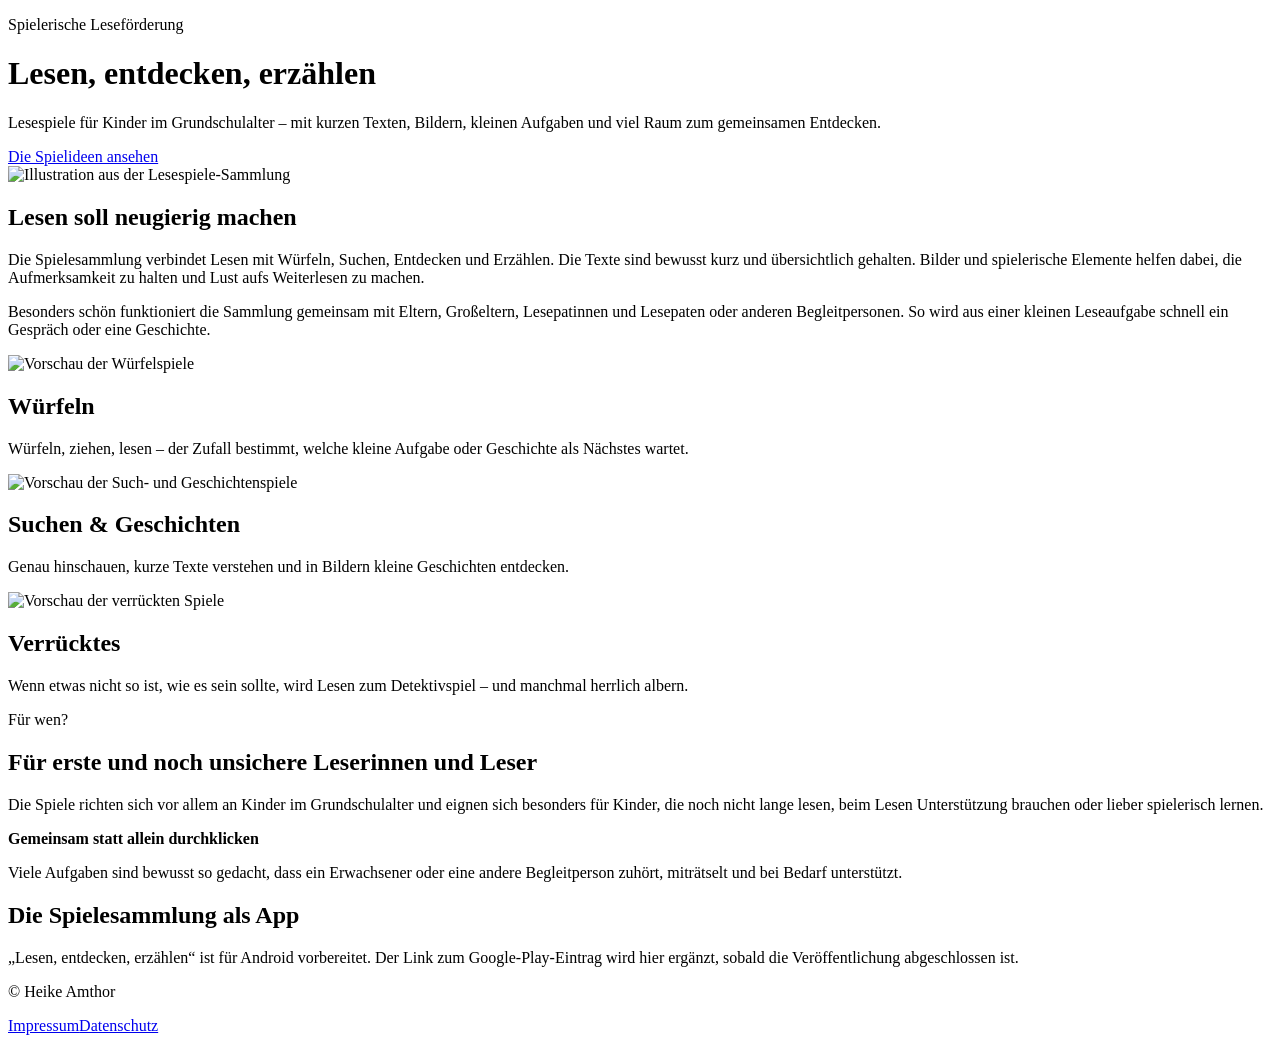
==== index.html @ 7a670baa "Website: index.html hinzufügen" ====
<!doctype html>
<html lang="de">
<head>
  <meta charset="utf-8">
  <meta name="viewport" content="width=device-width, initial-scale=1">
  <title>Lesespiele für Grundschulkinder | Lesen, entdecken, erzählen</title>
  <meta name="description" content="Spielerische Leseförderung für Grundschulkinder: kurze Texte, Würfelspiele, Suchspiele und kleine Geschichten zum gemeinsamen Lesen, Entdecken und Erzählen.">
  <link rel="canonical" href="https://lesespiele.heike-amthor.de/">
  <link rel="stylesheet" href="styles.css">
</head>
<body>
  <header class="hero">
    <div class="hero-copy">
      <p class="eyebrow">Spielerische Leseförderung</p>
      <h1>Lesen, entdecken, erzählen</h1>
      <p class="lead">Lesespiele für Kinder im Grundschulalter – mit kurzen Texten, Bildern, kleinen Aufgaben und viel Raum zum gemeinsamen Entdecken.</p>
      <a class="button" href="#spiele">Die Spielideen ansehen</a>
    </div>
    <img class="hero-image" src="https://raw.githubusercontent.com/hamthor-web/Spielesammlung-fuer-Lesefreude-/main/start-hoch-sharp.webp" alt="Illustration aus der Lesespiele-Sammlung">
  </header>

  <main>
    <section class="intro">
      <h2>Lesen soll neugierig machen</h2>
      <p>Die Spielesammlung verbindet Lesen mit Würfeln, Suchen, Entdecken und Erzählen. Die Texte sind bewusst kurz und übersichtlich gehalten. Bilder und spielerische Elemente helfen dabei, die Aufmerksamkeit zu halten und Lust aufs Weiterlesen zu machen.</p>
      <p>Besonders schön funktioniert die Sammlung gemeinsam mit Eltern, Großeltern, Lesepatinnen und Lesepaten oder anderen Begleitpersonen. So wird aus einer kleinen Leseaufgabe schnell ein Gespräch oder eine Geschichte.</p>
    </section>

    <section id="spiele" class="games">
      <article class="card">
        <img src="https://raw.githubusercontent.com/hamthor-web/Spielesammlung-fuer-Lesefreude-/main/kachel-wuerfeln.webp" alt="Vorschau der Würfelspiele">
        <div><h2>Würfeln</h2><p>Würfeln, ziehen, lesen – der Zufall bestimmt, welche kleine Aufgabe oder Geschichte als Nächstes wartet.</p></div>
      </article>
      <article class="card">
        <img src="https://raw.githubusercontent.com/hamthor-web/Spielesammlung-fuer-Lesefreude-/main/kachel-geschichten.webp" alt="Vorschau der Such- und Geschichtenspiele">
        <div><h2>Suchen & Geschichten</h2><p>Genau hinschauen, kurze Texte verstehen und in Bildern kleine Geschichten entdecken.</p></div>
      </article>
      <article class="card">
        <img src="https://raw.githubusercontent.com/hamthor-web/Spielesammlung-fuer-Lesefreude-/main/kachel-verruecktes.webp" alt="Vorschau der verrückten Spiele">
        <div><h2>Verrücktes</h2><p>Wenn etwas nicht so ist, wie es sein sollte, wird Lesen zum Detektivspiel – und manchmal herrlich albern.</p></div>
      </article>
    </section>

    <section class="for-whom">
      <div>
        <p class="eyebrow">Für wen?</p>
        <h2>Für erste und noch unsichere Leserinnen und Leser</h2>
        <p>Die Spiele richten sich vor allem an Kinder im Grundschulalter und eignen sich besonders für Kinder, die noch nicht lange lesen, beim Lesen Unterstützung brauchen oder lieber spielerisch lernen.</p>
      </div>
      <div class="note">
        <strong>Gemeinsam statt allein durchklicken</strong>
        <p>Viele Aufgaben sind bewusst so gedacht, dass ein Erwachsener oder eine andere Begleitperson zuhört, miträtselt und bei Bedarf unterstützt.</p>
      </div>
    </section>

    <section class="app-box">
      <h2>Die Spielesammlung als App</h2>
      <p>„Lesen, entdecken, erzählen“ ist für Android vorbereitet. Der Link zum Google-Play-Eintrag wird hier ergänzt, sobald die Veröffentlichung abgeschlossen ist.</p>
    </section>
  </main>

  <footer>
    <p>© Heike Amthor</p>
    <nav><a href="impressum.html">Impressum</a><a href="datenschutz.html">Datenschutz</a></nav>
  </footer>
</body>
</html>
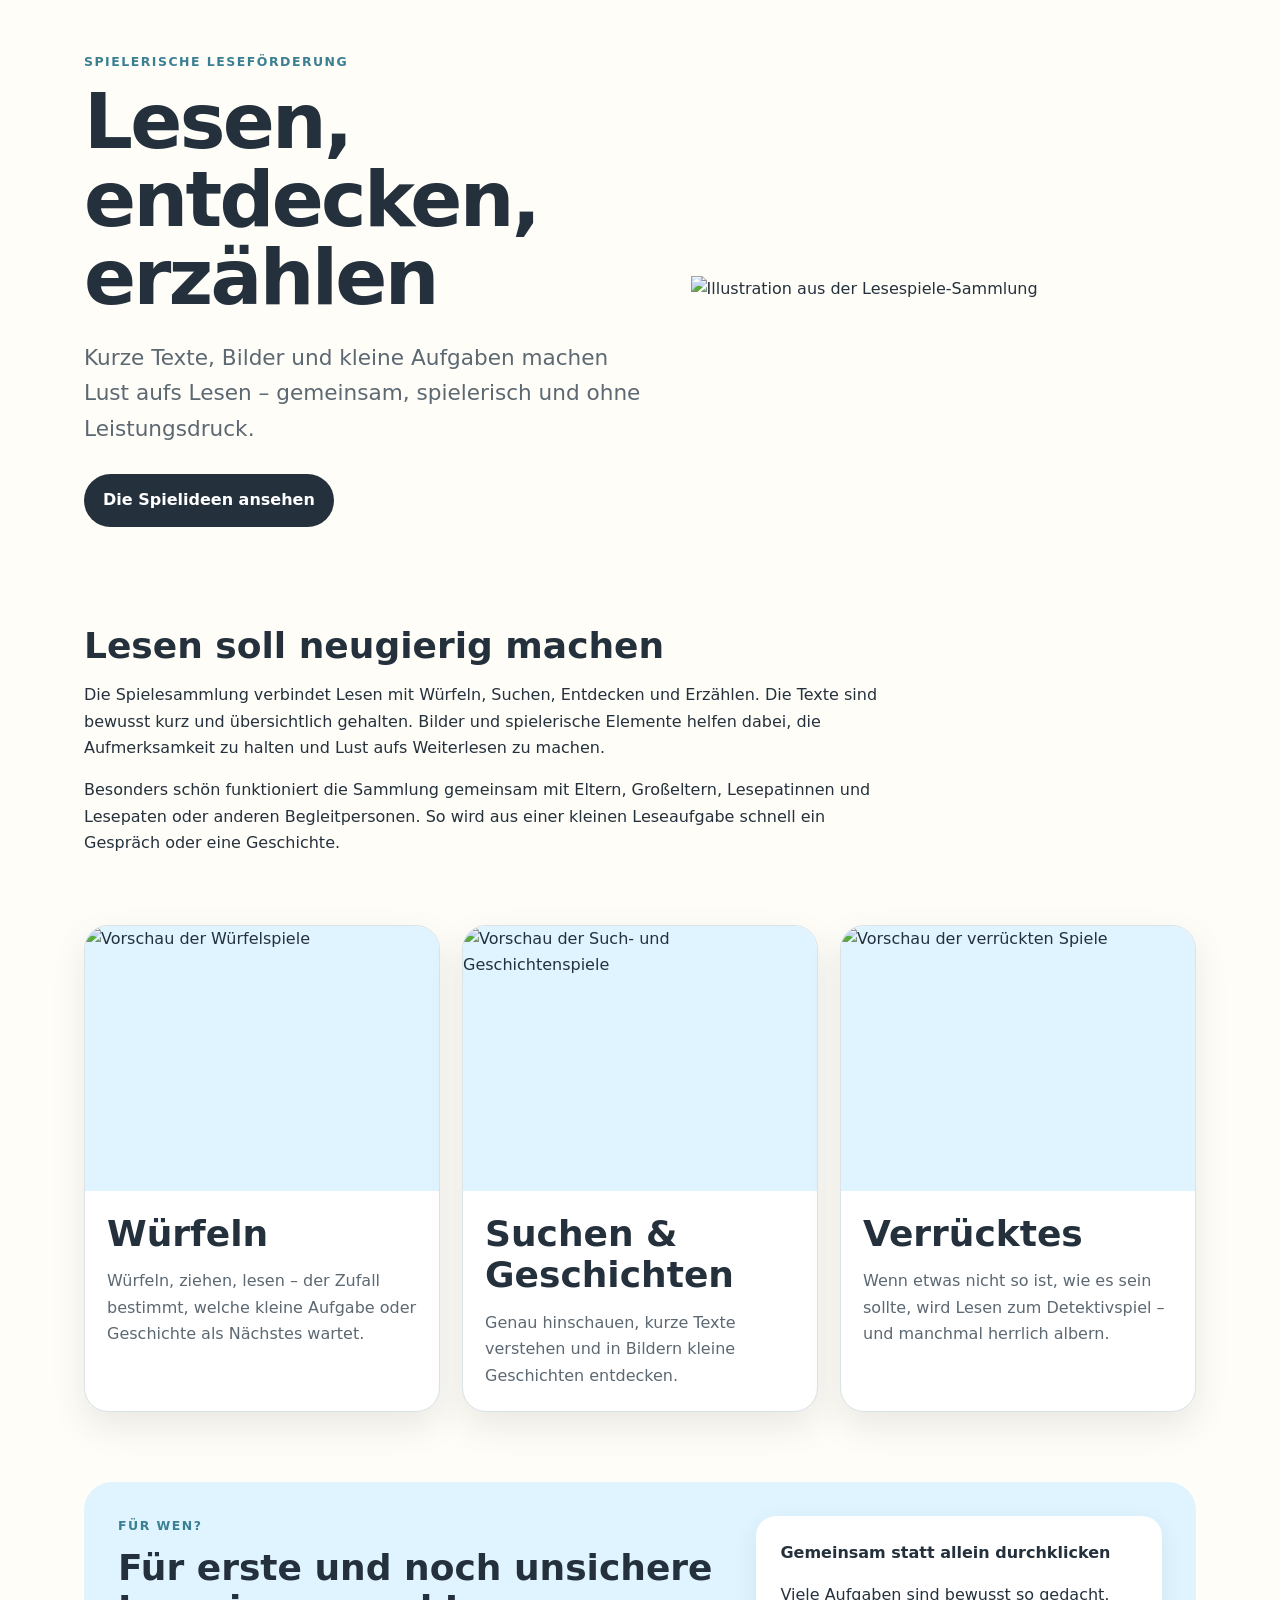
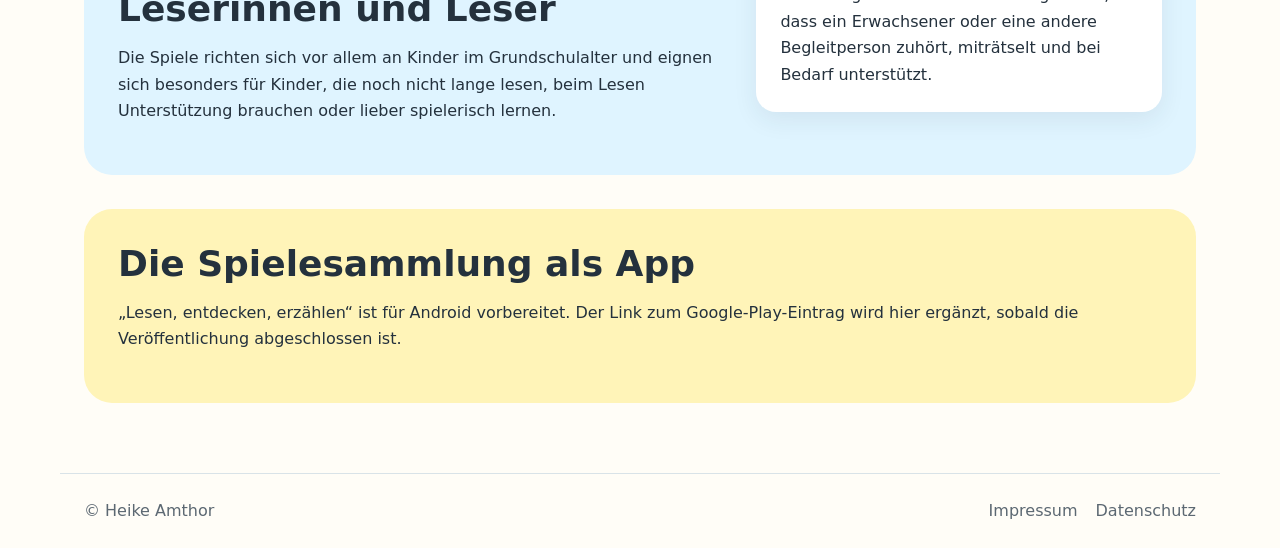
==== commit d8ec7cfd: "Startbereich freundlicher gestalten" ====
--- a/index.html
+++ b/index.html
@@ -13,10 +13,17 @@
     <div class="hero-copy">
       <p class="eyebrow">Spielerische Leseförderung</p>
       <h1>Lesen, entdecken, erzählen</h1>
-      <p class="lead">Lesespiele für Kinder im Grundschulalter – mit kurzen Texten, Bildern, kleinen Aufgaben und viel Raum zum gemeinsamen Entdecken.</p>
+      <p class="lead">Kurze Texte, Bilder und kleine Aufgaben machen Lust aufs Lesen – gemeinsam, spielerisch und ohne Leistungsdruck.</p>
       <a class="button" href="#spiele">Die Spielideen ansehen</a>
     </div>
-    <img class="hero-image" src="https://raw.githubusercontent.com/hamthor-web/Spielesammlung-fuer-Lesefreude-/main/start-hoch-sharp.webp" alt="Illustration aus der Lesespiele-Sammlung">
+    <div class="hero-visual" aria-label="Einblicke in die Lesespiele">
+      <img class="hero-main-image" src="https://raw.githubusercontent.com/hamthor-web/Spielesammlung-fuer-Lesefreude-/main/start-hoch-sharp.webp" alt="Illustration aus der Lesespiele-Sammlung">
+      <div class="hero-mini-row" aria-hidden="true">
+        <img src="https://raw.githubusercontent.com/hamthor-web/Spielesammlung-fuer-Lesefreude-/main/kachel-wuerfeln.webp" alt="">
+        <img src="https://raw.githubusercontent.com/hamthor-web/Spielesammlung-fuer-Lesefreude-/main/kachel-geschichten.webp" alt="">
+        <img src="https://raw.githubusercontent.com/hamthor-web/Spielesammlung-fuer-Lesefreude-/main/kachel-verruecktes.webp" alt="">
+      </div>
+    </div>
   </header>
 
   <main>
--- a/styles.css
+++ b/styles.css
@@ -0,0 +1,43 @@
+:root{
+  --ink:#24313d;--muted:#5c6872;--sky:#dff4ff;--sun:#fff4b8;--paper:#fffdf7;
+  --accent:#3b7f93;--line:#d9e3e8;--shadow:0 14px 34px rgba(36,49,61,.10);
+}
+*{box-sizing:border-box}
+html{scroll-behavior:smooth}
+body{margin:0;font-family:system-ui,-apple-system,BlinkMacSystemFont,"Segoe UI",sans-serif;color:var(--ink);background:var(--paper);line-height:1.65}
+img{max-width:100%;display:block}
+a{color:inherit}
+.hero{max-width:1160px;margin:0 auto;padding:52px 24px 40px;display:grid;grid-template-columns:1.05fr .95fr;gap:48px;align-items:center}
+.hero-copy{max-width:650px}
+.eyebrow{text-transform:uppercase;letter-spacing:.12em;font-size:.78rem;font-weight:800;color:var(--accent);margin:0 0 10px}
+h1{font-size:clamp(2.4rem,6vw,5.2rem);line-height:1.02;margin:0 0 22px;letter-spacing:-.035em}
+h2{font-size:clamp(1.55rem,3vw,2.25rem);line-height:1.15;margin:0 0 14px}
+.lead{font-size:clamp(1.08rem,2vw,1.35rem);color:var(--muted);margin:0 0 28px}
+.button{display:inline-block;text-decoration:none;background:var(--ink);color:#fff;padding:13px 19px;border-radius:999px;font-weight:750}
+.hero-image{width:100%;max-height:560px;object-fit:cover;border-radius:28px;box-shadow:var(--shadow)}
+main{max-width:1160px;margin:0 auto;padding:0 24px 70px}
+.intro{max-width:820px;padding:58px 0 30px}
+.games{display:grid;grid-template-columns:repeat(3,1fr);gap:22px;padding:22px 0 60px}
+.card{background:#fff;border:1px solid var(--line);border-radius:24px;overflow:hidden;box-shadow:var(--shadow)}
+.card img{width:100%;aspect-ratio:4/3;object-fit:cover;background:var(--sky)}
+.card div{padding:22px}
+.card p{margin:0;color:var(--muted)}
+.for-whom{display:grid;grid-template-columns:1.2fr .8fr;gap:30px;align-items:start;background:var(--sky);border-radius:28px;padding:34px;margin:10px 0 34px}
+.note{background:#fff;border-radius:20px;padding:24px;box-shadow:0 8px 24px rgba(36,49,61,.08)}
+.note p{margin-bottom:0}
+.app-box{background:var(--sun);border-radius:28px;padding:34px}
+footer{border-top:1px solid var(--line);padding:24px;display:flex;justify-content:space-between;gap:20px;max-width:1160px;margin:0 auto;color:var(--muted)}
+footer p{margin:0}
+footer nav{display:flex;gap:18px}
+footer a{text-decoration:none}
+.legal{max-width:820px;margin:0 auto;padding:56px 24px 80px}
+.legal h1{font-size:clamp(2.2rem,5vw,3.8rem)}
+.legal h2{margin-top:34px;font-size:1.4rem}
+.legal .back{display:inline-block;margin-bottom:34px}
+@media(max-width:780px){
+  .hero{grid-template-columns:1fr;padding-top:30px;gap:26px}
+  .hero-image{max-height:420px}
+  .games{grid-template-columns:1fr}
+  .for-whom{grid-template-columns:1fr;padding:24px}
+  footer{flex-direction:column}
+}
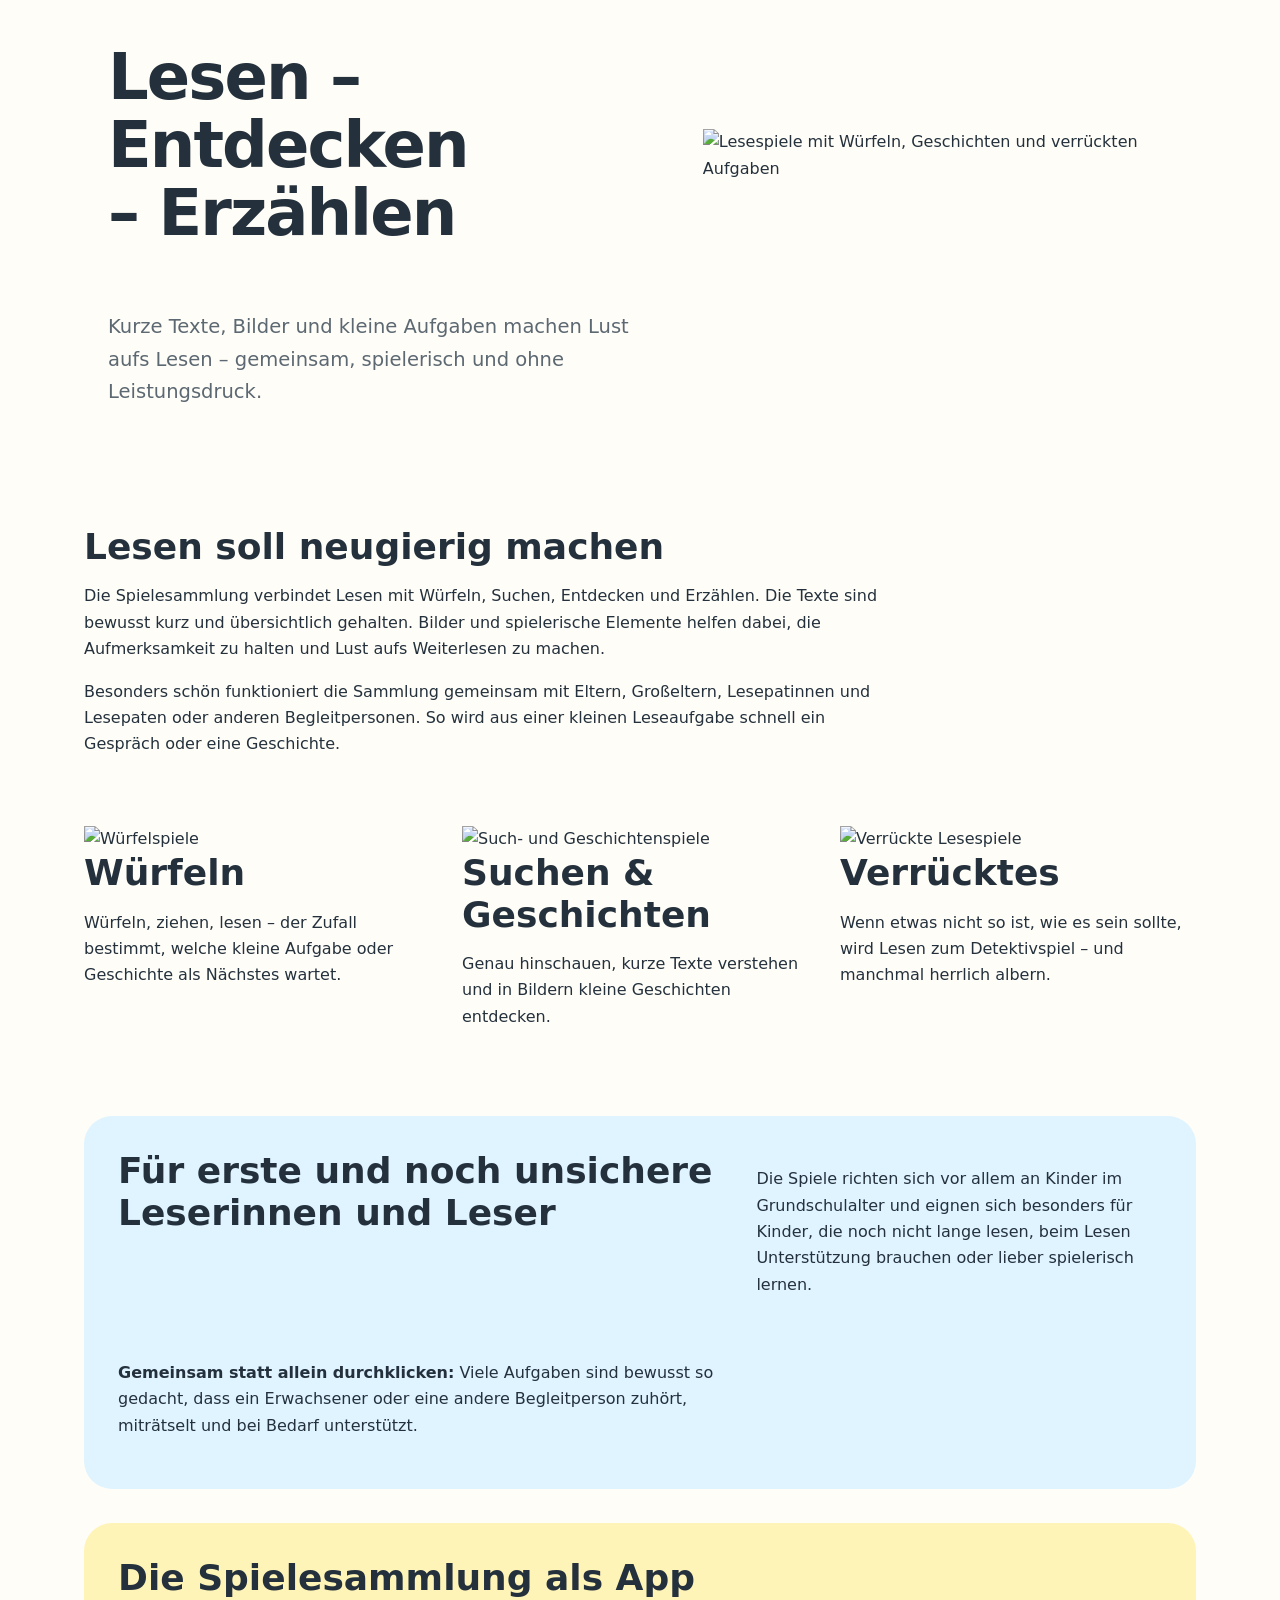
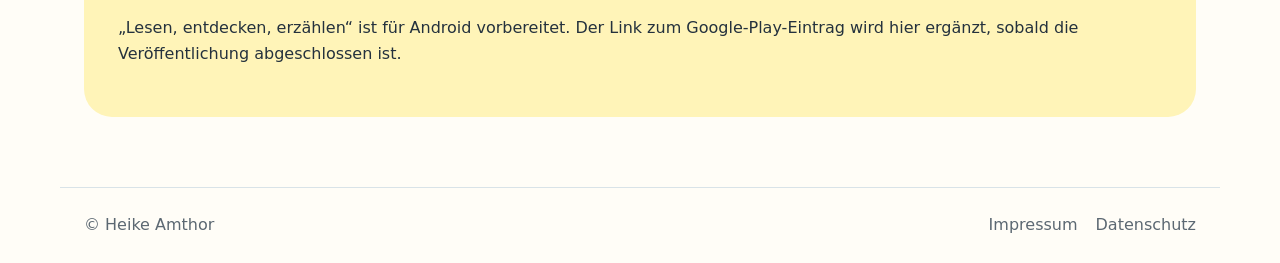
==== commit 24cef515: "Startseite an kompaktere Vorlage anpassen" ====
--- a/index.html
+++ b/index.html
@@ -9,24 +9,13 @@
   <link rel="stylesheet" href="styles.css">
 </head>
 <body>
-  <header class="hero">
-    <div class="hero-copy">
-      <p class="eyebrow">Spielerische Leseförderung</p>
-      <h1>Lesen, entdecken, erzählen</h1>
+  <main class="page">
+    <header class="hero">
+      <h1>Lesen – Entdecken – Erzählen</h1>
+      <img class="hero-image" src="https://raw.githubusercontent.com/hamthor-web/Spielesammlung-fuer-Lesefreude-/main/start-wiese.png" alt="Lesespiele mit Würfeln, Geschichten und verrückten Aufgaben">
       <p class="lead">Kurze Texte, Bilder und kleine Aufgaben machen Lust aufs Lesen – gemeinsam, spielerisch und ohne Leistungsdruck.</p>
-      <a class="button" href="#spiele">Die Spielideen ansehen</a>
-    </div>
-    <div class="hero-visual" aria-label="Einblicke in die Lesespiele">
-      <img class="hero-main-image" src="https://raw.githubusercontent.com/hamthor-web/Spielesammlung-fuer-Lesefreude-/main/start-hoch-sharp.webp" alt="Illustration aus der Lesespiele-Sammlung">
-      <div class="hero-mini-row" aria-hidden="true">
-        <img src="https://raw.githubusercontent.com/hamthor-web/Spielesammlung-fuer-Lesefreude-/main/kachel-wuerfeln.webp" alt="">
-        <img src="https://raw.githubusercontent.com/hamthor-web/Spielesammlung-fuer-Lesefreude-/main/kachel-geschichten.webp" alt="">
-        <img src="https://raw.githubusercontent.com/hamthor-web/Spielesammlung-fuer-Lesefreude-/main/kachel-verruecktes.webp" alt="">
-      </div>
-    </div>
-  </header>
+    </header>
 
-  <main>
     <section class="intro">
       <h2>Lesen soll neugierig machen</h2>
       <p>Die Spielesammlung verbindet Lesen mit Würfeln, Suchen, Entdecken und Erzählen. Die Texte sind bewusst kurz und übersichtlich gehalten. Bilder und spielerische Elemente helfen dabei, die Aufmerksamkeit zu halten und Lust aufs Weiterlesen zu machen.</p>
@@ -34,30 +23,29 @@
     </section>
 
     <section id="spiele" class="games">
-      <article class="card">
-        <img src="https://raw.githubusercontent.com/hamthor-web/Spielesammlung-fuer-Lesefreude-/main/kachel-wuerfeln.webp" alt="Vorschau der Würfelspiele">
-        <div><h2>Würfeln</h2><p>Würfeln, ziehen, lesen – der Zufall bestimmt, welche kleine Aufgabe oder Geschichte als Nächstes wartet.</p></div>
+      <article class="game">
+        <img src="https://raw.githubusercontent.com/hamthor-web/Spielesammlung-fuer-Lesefreude-/main/kachel-wuerfeln.webp" alt="Würfelspiele">
+        <h2>Würfeln</h2>
+        <p>Würfeln, ziehen, lesen – der Zufall bestimmt, welche kleine Aufgabe oder Geschichte als Nächstes wartet.</p>
       </article>
-      <article class="card">
-        <img src="https://raw.githubusercontent.com/hamthor-web/Spielesammlung-fuer-Lesefreude-/main/kachel-geschichten.webp" alt="Vorschau der Such- und Geschichtenspiele">
-        <div><h2>Suchen & Geschichten</h2><p>Genau hinschauen, kurze Texte verstehen und in Bildern kleine Geschichten entdecken.</p></div>
+
+      <article class="game">
+        <img src="https://raw.githubusercontent.com/hamthor-web/Spielesammlung-fuer-Lesefreude-/main/kachel-geschichten.webp" alt="Such- und Geschichtenspiele">
+        <h2>Suchen &amp;<br>Geschichten</h2>
+        <p>Genau hinschauen, kurze Texte verstehen und in Bildern kleine Geschichten entdecken.</p>
       </article>
-      <article class="card">
-        <img src="https://raw.githubusercontent.com/hamthor-web/Spielesammlung-fuer-Lesefreude-/main/kachel-verruecktes.webp" alt="Vorschau der verrückten Spiele">
-        <div><h2>Verrücktes</h2><p>Wenn etwas nicht so ist, wie es sein sollte, wird Lesen zum Detektivspiel – und manchmal herrlich albern.</p></div>
+
+      <article class="game">
+        <img src="https://raw.githubusercontent.com/hamthor-web/Spielesammlung-fuer-Lesefreude-/main/kachel-verruecktes.webp" alt="Verrückte Lesespiele">
+        <h2>Verrücktes</h2>
+        <p>Wenn etwas nicht so ist, wie es sein sollte, wird Lesen zum Detektivspiel – und manchmal herrlich albern.</p>
       </article>
     </section>
 
     <section class="for-whom">
-      <div>
-        <p class="eyebrow">Für wen?</p>
-        <h2>Für erste und noch unsichere Leserinnen und Leser</h2>
-        <p>Die Spiele richten sich vor allem an Kinder im Grundschulalter und eignen sich besonders für Kinder, die noch nicht lange lesen, beim Lesen Unterstützung brauchen oder lieber spielerisch lernen.</p>
-      </div>
-      <div class="note">
-        <strong>Gemeinsam statt allein durchklicken</strong>
-        <p>Viele Aufgaben sind bewusst so gedacht, dass ein Erwachsener oder eine andere Begleitperson zuhört, miträtselt und bei Bedarf unterstützt.</p>
-      </div>
+      <h2>Für erste und noch unsichere Leserinnen und Leser</h2>
+      <p>Die Spiele richten sich vor allem an Kinder im Grundschulalter und eignen sich besonders für Kinder, die noch nicht lange lesen, beim Lesen Unterstützung brauchen oder lieber spielerisch lernen.</p>
+      <p><strong>Gemeinsam statt allein durchklicken:</strong> Viele Aufgaben sind bewusst so gedacht, dass ein Erwachsener oder eine andere Begleitperson zuhört, miträtselt und bei Bedarf unterstützt.</p>
     </section>
 
     <section class="app-box">
--- a/styles.css
+++ b/styles.css
@@ -7,19 +7,22 @@
 body{margin:0;font-family:system-ui,-apple-system,BlinkMacSystemFont,"Segoe UI",sans-serif;color:var(--ink);background:var(--paper);line-height:1.65}
 img{max-width:100%;display:block}
 a{color:inherit}
-.hero{max-width:1160px;margin:0 auto;padding:52px 24px 40px;display:grid;grid-template-columns:1.05fr .95fr;gap:48px;align-items:center}
+.hero{max-width:1160px;margin:0 auto;padding:44px 24px 34px;display:grid;grid-template-columns:1.08fr .92fr;gap:44px;align-items:center}
 .hero-copy{max-width:650px}
 .eyebrow{text-transform:uppercase;letter-spacing:.12em;font-size:.78rem;font-weight:800;color:var(--accent);margin:0 0 10px}
-h1{font-size:clamp(2.4rem,6vw,5.2rem);line-height:1.02;margin:0 0 22px;letter-spacing:-.035em}
+h1{font-size:clamp(2.35rem,5vw,4.25rem);line-height:1.06;margin:0 0 20px;letter-spacing:-.03em;max-width:9ch}
 h2{font-size:clamp(1.55rem,3vw,2.25rem);line-height:1.15;margin:0 0 14px}
-.lead{font-size:clamp(1.08rem,2vw,1.35rem);color:var(--muted);margin:0 0 28px}
-.button{display:inline-block;text-decoration:none;background:var(--ink);color:#fff;padding:13px 19px;border-radius:999px;font-weight:750}
-.hero-image{width:100%;max-height:560px;object-fit:cover;border-radius:28px;box-shadow:var(--shadow)}
+.lead{font-size:clamp(1.05rem,1.7vw,1.22rem);color:var(--muted);margin:0 0 26px;max-width:34em}
+.button{display:inline-block;text-decoration:none;background:var(--ink);color:#fff;padding:12px 18px;border-radius:999px;font-weight:750}
+.hero-visual{background:linear-gradient(145deg,#eef9ff,#fffaf0);border:1px solid var(--line);border-radius:28px;padding:18px;box-shadow:var(--shadow)}
+.hero-main-image{width:100%;height:300px;object-fit:contain;object-position:center;background:#fff;border-radius:20px}
+.hero-mini-row{display:grid;grid-template-columns:repeat(3,1fr);gap:10px;margin-top:12px}
+.hero-mini-row img{width:100%;height:92px;object-fit:contain;background:#fff;border-radius:14px;padding:6px;border:1px solid var(--line)}
 main{max-width:1160px;margin:0 auto;padding:0 24px 70px}
 .intro{max-width:820px;padding:58px 0 30px}
 .games{display:grid;grid-template-columns:repeat(3,1fr);gap:22px;padding:22px 0 60px}
 .card{background:#fff;border:1px solid var(--line);border-radius:24px;overflow:hidden;box-shadow:var(--shadow)}
-.card img{width:100%;aspect-ratio:4/3;object-fit:cover;background:var(--sky)}
+.card img{width:100%;aspect-ratio:4/3;object-fit:contain;object-position:center;background:var(--sky);padding:10px}
 .card div{padding:22px}
 .card p{margin:0;color:var(--muted)}
 .for-whom{display:grid;grid-template-columns:1.2fr .8fr;gap:30px;align-items:start;background:var(--sky);border-radius:28px;padding:34px;margin:10px 0 34px}
@@ -36,7 +39,8 @@
 .legal .back{display:inline-block;margin-bottom:34px}
 @media(max-width:780px){
   .hero{grid-template-columns:1fr;padding-top:30px;gap:26px}
-  .hero-image{max-height:420px}
+  .hero-main-image{height:260px}
+  .hero-mini-row img{height:80px}
   .games{grid-template-columns:1fr}
   .for-whom{grid-template-columns:1fr;padding:24px}
   footer{flex-direction:column}
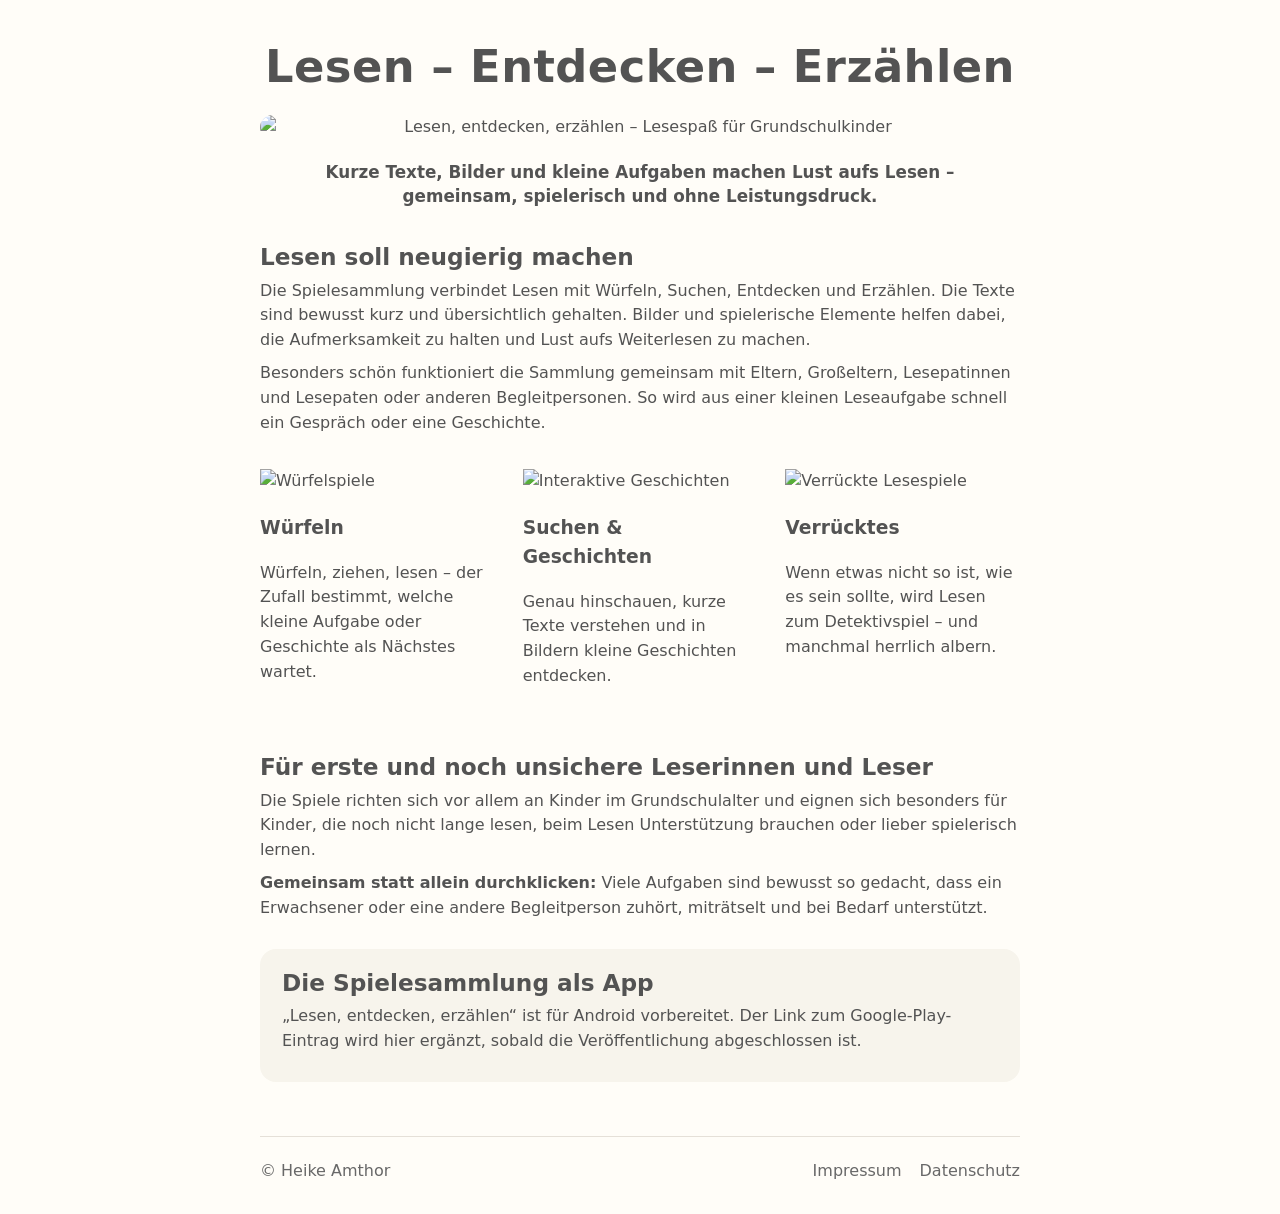
==== commit 68173e97: "Header und Spielkacheln an Canva-Vorlage anpassen" ====
--- a/index.html
+++ b/index.html
@@ -6,14 +6,29 @@
   <title>Lesespiele für Grundschulkinder | Lesen, entdecken, erzählen</title>
   <meta name="description" content="Spielerische Leseförderung für Grundschulkinder: kurze Texte, Würfelspiele, Suchspiele und kleine Geschichten zum gemeinsamen Lesen, Entdecken und Erzählen.">
   <link rel="canonical" href="https://lesespiele.heike-amthor.de/">
+  <link rel="preconnect" href="https://fonts.googleapis.com">
+  <link rel="preconnect" href="https://fonts.gstatic.com" crossorigin>
+  <link href="https://fonts.googleapis.com/css2?family=Chewy&family=Nunito:wght@400;600;700;800&display=swap" rel="stylesheet">
   <link rel="stylesheet" href="styles.css">
 </head>
 <body>
   <main class="page">
     <header class="hero">
       <h1>Lesen – Entdecken – Erzählen</h1>
-      <img class="hero-image" src="https://raw.githubusercontent.com/hamthor-web/Spielesammlung-fuer-Lesefreude-/main/start-wiese.png" alt="Lesespiele mit Würfeln, Geschichten und verrückten Aufgaben">
-      <p class="lead">Kurze Texte, Bilder und kleine Aufgaben machen Lust aufs Lesen – gemeinsam, spielerisch und ohne Leistungsdruck.</p>
+
+      <div class="hero-frame">
+        <div class="hero-frame-inner">
+          <img
+            class="hero-image"
+            src="https://raw.githubusercontent.com/hamthor-web/Spielesammlung-fuer-Lesefreude-/main/start-wiese.png"
+            alt="Lesen, entdecken, erzählen – Lesespaß für Grundschulkinder">
+        </div>
+      </div>
+
+      <p class="lead">
+        Kurze Texte, Bilder und kleine Aufgaben machen Lust aufs Lesen –
+        gemeinsam, spielerisch und ohne Leistungsdruck.
+      </p>
     </header>
 
     <section class="intro">
@@ -22,22 +37,28 @@
       <p>Besonders schön funktioniert die Sammlung gemeinsam mit Eltern, Großeltern, Lesepatinnen und Lesepaten oder anderen Begleitpersonen. So wird aus einer kleinen Leseaufgabe schnell ein Gespräch oder eine Geschichte.</p>
     </section>
 
-    <section id="spiele" class="games">
-      <article class="game">
-        <img src="https://raw.githubusercontent.com/hamthor-web/Spielesammlung-fuer-Lesefreude-/main/kachel-wuerfeln.webp" alt="Würfelspiele">
-        <h2>Würfeln</h2>
+    <section class="games" aria-label="Spielbereiche">
+      <article class="game-card game-card--yellow">
+        <div class="game-image-frame">
+          <img src="https://raw.githubusercontent.com/hamthor-web/Spielesammlung-fuer-Lesefreude-/main/kachel-wuerfeln.webp" alt="Würfelspiele">
+        </div>
+        <h3>Würfeln</h3>
         <p>Würfeln, ziehen, lesen – der Zufall bestimmt, welche kleine Aufgabe oder Geschichte als Nächstes wartet.</p>
       </article>
 
-      <article class="game">
-        <img src="https://raw.githubusercontent.com/hamthor-web/Spielesammlung-fuer-Lesefreude-/main/kachel-geschichten.webp" alt="Such- und Geschichtenspiele">
-        <h2>Suchen &amp;<br>Geschichten</h2>
+      <article class="game-card game-card--green">
+        <div class="game-image-frame">
+          <img src="https://raw.githubusercontent.com/hamthor-web/Spielesammlung-fuer-Lesefreude-/main/kachel-geschichten.webp" alt="Interaktive Geschichten">
+        </div>
+        <h3>Suchen &amp; Geschichten</h3>
         <p>Genau hinschauen, kurze Texte verstehen und in Bildern kleine Geschichten entdecken.</p>
       </article>
 
-      <article class="game">
-        <img src="https://raw.githubusercontent.com/hamthor-web/Spielesammlung-fuer-Lesefreude-/main/kachel-verruecktes.webp" alt="Verrückte Lesespiele">
-        <h2>Verrücktes</h2>
+      <article class="game-card game-card--purple">
+        <div class="game-image-frame">
+          <img src="https://raw.githubusercontent.com/hamthor-web/Spielesammlung-fuer-Lesefreude-/main/kachel-verruecktes.webp" alt="Verrückte Lesespiele">
+        </div>
+        <h3>Verrücktes</h3>
         <p>Wenn etwas nicht so ist, wie es sein sollte, wird Lesen zum Detektivspiel – und manchmal herrlich albern.</p>
       </article>
     </section>
@@ -56,7 +77,10 @@
 
   <footer>
     <p>© Heike Amthor</p>
-    <nav><a href="impressum.html">Impressum</a><a href="datenschutz.html">Datenschutz</a></nav>
+    <nav>
+      <a href="impressum.html">Impressum</a>
+      <a href="datenschutz.html">Datenschutz</a>
+    </nav>
   </footer>
 </body>
 </html>
--- a/styles.css
+++ b/styles.css
@@ -1,35 +1,111 @@
 :root{
-  --ink:#24313d;--muted:#5c6872;--sky:#dff4ff;--sun:#fff4b8;--paper:#fffdf7;
-  --accent:#3b7f93;--line:#d9e3e8;--shadow:0 14px 34px rgba(36,49,61,.10);
+  --ink:#535353;
+  --muted:#686868;
+  --paper:#fffdf8;
+  --accent:#5c87b7;
+  --line:#e5e0d8;
+  --soft:#f7f4ec;
 }
 *{box-sizing:border-box}
 html{scroll-behavior:smooth}
-body{margin:0;font-family:system-ui,-apple-system,BlinkMacSystemFont,"Segoe UI",sans-serif;color:var(--ink);background:var(--paper);line-height:1.65}
+body{
+  margin:0;
+  font-family:system-ui,-apple-system,BlinkMacSystemFont,"Segoe UI",sans-serif;
+  color:var(--ink);
+  background:var(--paper);
+  line-height:1.55;
+}
 img{max-width:100%;display:block}
 a{color:inherit}
-.hero{max-width:1160px;margin:0 auto;padding:44px 24px 34px;display:grid;grid-template-columns:1.08fr .92fr;gap:44px;align-items:center}
-.hero-copy{max-width:650px}
-.eyebrow{text-transform:uppercase;letter-spacing:.12em;font-size:.78rem;font-weight:800;color:var(--accent);margin:0 0 10px}
-h1{font-size:clamp(2.35rem,5vw,4.25rem);line-height:1.06;margin:0 0 20px;letter-spacing:-.03em;max-width:9ch}
-h2{font-size:clamp(1.55rem,3vw,2.25rem);line-height:1.15;margin:0 0 14px}
-.lead{font-size:clamp(1.05rem,1.7vw,1.22rem);color:var(--muted);margin:0 0 26px;max-width:34em}
-.button{display:inline-block;text-decoration:none;background:var(--ink);color:#fff;padding:12px 18px;border-radius:999px;font-weight:750}
-.hero-visual{background:linear-gradient(145deg,#eef9ff,#fffaf0);border:1px solid var(--line);border-radius:28px;padding:18px;box-shadow:var(--shadow)}
-.hero-main-image{width:100%;height:300px;object-fit:contain;object-position:center;background:#fff;border-radius:20px}
-.hero-mini-row{display:grid;grid-template-columns:repeat(3,1fr);gap:10px;margin-top:12px}
-.hero-mini-row img{width:100%;height:92px;object-fit:contain;background:#fff;border-radius:14px;padding:6px;border:1px solid var(--line)}
-main{max-width:1160px;margin:0 auto;padding:0 24px 70px}
-.intro{max-width:820px;padding:58px 0 30px}
-.games{display:grid;grid-template-columns:repeat(3,1fr);gap:22px;padding:22px 0 60px}
-.card{background:#fff;border:1px solid var(--line);border-radius:24px;overflow:hidden;box-shadow:var(--shadow)}
-.card img{width:100%;aspect-ratio:4/3;object-fit:contain;object-position:center;background:var(--sky);padding:10px}
-.card div{padding:22px}
-.card p{margin:0;color:var(--muted)}
-.for-whom{display:grid;grid-template-columns:1.2fr .8fr;gap:30px;align-items:start;background:var(--sky);border-radius:28px;padding:34px;margin:10px 0 34px}
-.note{background:#fff;border-radius:20px;padding:24px;box-shadow:0 8px 24px rgba(36,49,61,.08)}
-.note p{margin-bottom:0}
-.app-box{background:var(--sun);border-radius:28px;padding:34px}
-footer{border-top:1px solid var(--line);padding:24px;display:flex;justify-content:space-between;gap:20px;max-width:1160px;margin:0 auto;color:var(--muted)}
+.page{
+  width:min(760px,calc(100% - 32px));
+  margin:0 auto;
+  padding:42px 0 54px;
+}
+.hero{
+  text-align:center;
+}
+h1{
+  margin:0 0 24px;
+  font-size:clamp(1.9rem,5vw,2.8rem);
+  line-height:1.1;
+  letter-spacing:.01em;
+  font-weight:750;
+}
+.hero-image{
+  width:100%;
+  max-height:430px;
+  object-fit:contain;
+  border-radius:18px;
+}
+.lead{
+  max-width:660px;
+  margin:20px auto 0;
+  font-size:1.05rem;
+  font-weight:700;
+  line-height:1.45;
+}
+.intro{
+  margin-top:34px;
+}
+h2{
+  margin:0 0 8px;
+  font-size:1.45rem;
+  line-height:1.2;
+  font-weight:750;
+}
+.intro p,
+.for-whom p,
+.app-box p{
+  margin:0 0 8px;
+}
+.games{
+  display:grid;
+  grid-template-columns:repeat(3,1fr);
+  gap:28px;
+  margin:34px 0 42px;
+}
+.game{
+  text-align:center;
+}
+.game img{
+  width:100%;
+  aspect-ratio:1/1;
+  object-fit:contain;
+  margin:0 auto 14px;
+}
+.game h2{
+  font-size:1.25rem;
+  min-height:3rem;
+  display:flex;
+  align-items:flex-start;
+  justify-content:center;
+}
+.game p{
+  margin:6px 0 0;
+  font-size:.96rem;
+  line-height:1.45;
+}
+.for-whom{
+  margin-top:10px;
+  padding-top:6px;
+}
+.app-box{
+  margin-top:28px;
+  padding:20px 22px;
+  background:var(--soft);
+  border-radius:16px;
+}
+footer{
+  width:min(760px,calc(100% - 32px));
+  margin:0 auto;
+  border-top:1px solid var(--line);
+  padding:22px 0 30px;
+  display:flex;
+  justify-content:space-between;
+  gap:18px;
+  color:var(--muted);
+}
 footer p{margin:0}
 footer nav{display:flex;gap:18px}
 footer a{text-decoration:none}
@@ -37,11 +113,10 @@
 .legal h1{font-size:clamp(2.2rem,5vw,3.8rem)}
 .legal h2{margin-top:34px;font-size:1.4rem}
 .legal .back{display:inline-block;margin-bottom:34px}
-@media(max-width:780px){
-  .hero{grid-template-columns:1fr;padding-top:30px;gap:26px}
-  .hero-main-image{height:260px}
-  .hero-mini-row img{height:80px}
-  .games{grid-template-columns:1fr}
-  .for-whom{grid-template-columns:1fr;padding:24px}
+@media(max-width:700px){
+  .page{padding-top:28px}
+  .games{grid-template-columns:1fr;gap:30px}
+  .game{max-width:360px;margin:0 auto}
+  .game h2{min-height:0}
   footer{flex-direction:column}
 }
